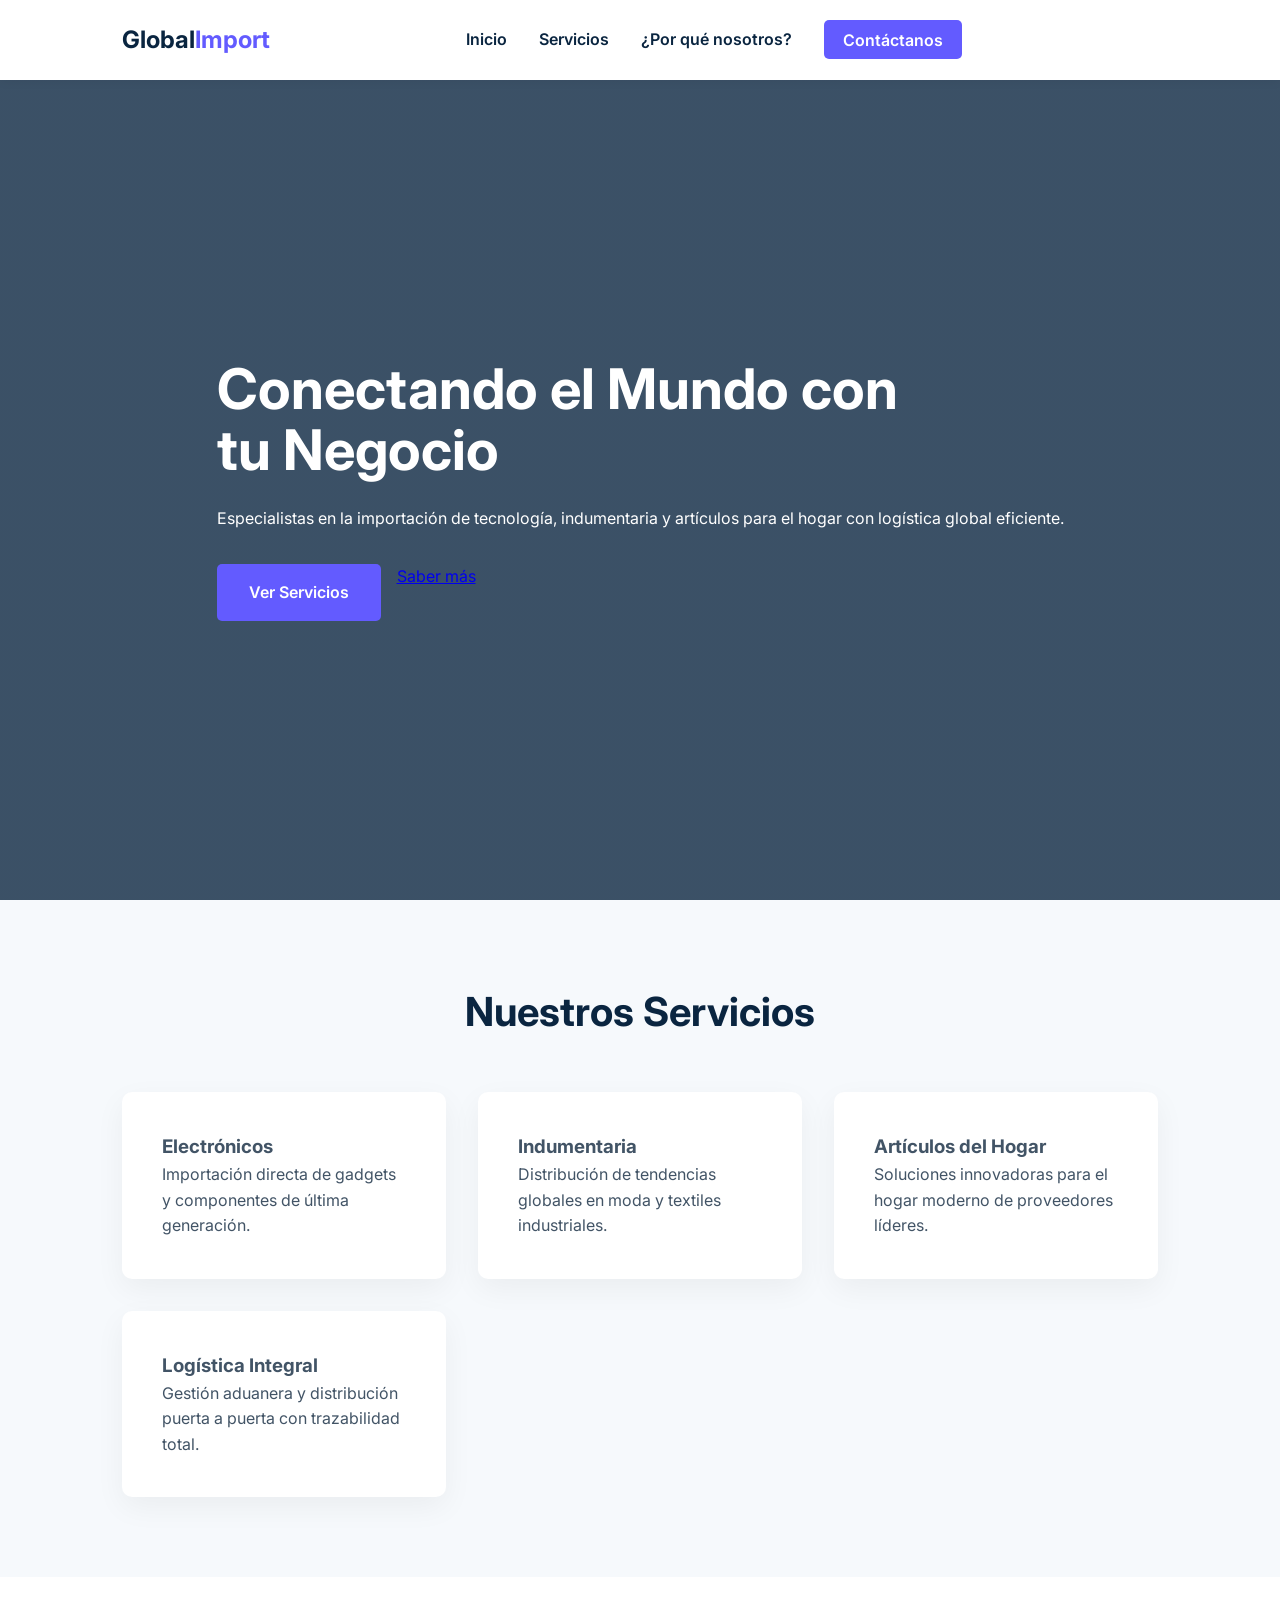
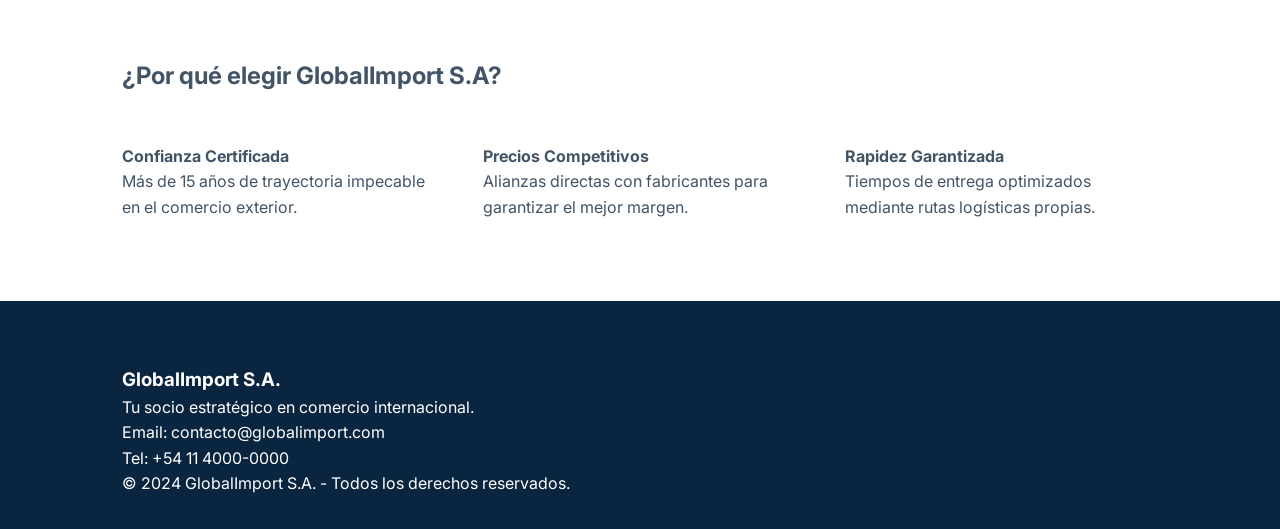
==== index.html @ bbf9a1ab "Estructura Inicial" ====
<!DOCTYPE html>
<html lang="es">
<head>
    <meta charset="UTF-8">
    <meta name="viewport" content="width=device-width, initial-scale=1.0">
    <title>GlobalImport S.A. | Importación y Distribución Mayorista</title>
    <link rel="stylesheet" href="styles.css">
    <link rel="preconnect" href="https://fonts.googleapis.com">
    <link href="https://fonts.googleapis.com/css2?family=Inter:wght@300;400;600;700&display=swap" rel="stylesheet">
</head>
<body>
    <nav class="navbar">
        <div class="container">
            <a href="#" class="logo">Global<span>Import</span></a>
            <ul class="nav-links">
                <li><a href="#inicio">Inicio</a></li>
                <li><a href="#servicios">Servicios</a></li>
                <li><a href="#nosotros">¿Por qué nosotros?</a></li>
                <li><a href="#contacto" class="btn-contact">Contáctanos</a></li>
            </ul>
            <div class="burger">
                <div class="line1"></div>
                <div class="line2"></div>
                <div class="line3"></div>
            </div>
        </div>
    </nav>

    <section id="inicio" class="hero">
        <div class="container">
            <div class="hero-content">
                <h1>Conectando el Mundo con tu Negocio</h1>
                <p>Especialistas en la importación de tecnología, indumentaria y artículos para el hogar con logística global eficiente.</p>
                <div class="hero-btns">
                    <a href="#servicios" class="btn-primary">Ver Servicios</a>
                    <a href="#contacto" class="btn-secondary">Saber más</a>
                </div>
            </div>
        </div>
    </section>

    <section id="servicios" class="services">
        <div class="container">
            <h2 class="section-title">Nuestros Servicios</h2>
            <div class="services-grid">
                <div class="service-card">
                    <h3>Electrónicos</h3>
                    <p>Importación directa de gadgets y componentes de última generación.</p>
                </div>
                <div class="service-card">
                    <h3>Indumentaria</h3>
                    <p>Distribución de tendencias globales en moda y textiles industriales.</p>
                </div>
                <div class="service-card">
                    <h3>Artículos del Hogar</h3>
                    <p>Soluciones innovadoras para el hogar moderno de proveedores líderes.</p>
                </div>
                <div class="service-card">
                    <h3>Logística Integral</h3>
                    <p>Gestión aduanera y distribución puerta a puerta con trazabilidad total.</p>
                </div>
            </div>
        </div>
    </section>

    <section id="nosotros" class="why-us">
        <div class="container">
            <div class="why-content">
                <h2>¿Por qué elegir GlobalImport S.A?</h2>
                <div class="why-grid">
                    <div class="why-item">
                        <h4>Confianza Certificada</h4>
                        <p>Más de 15 años de trayectoria impecable en el comercio exterior.</p>
                    </div>
                    <div class="why-item">
                        <h4>Precios Competitivos</h4>
                        <p>Alianzas directas con fabricantes para garantizar el mejor margen.</p>
                    </div>
                    <div class="why-item">
                        <h4>Rapidez Garantizada</h4>
                        <p>Tiempos de entrega optimizados mediante rutas logísticas propias.</p>
                    </div>
                </div>
            </div>
        </div>
    </section>

    <footer id="contacto">
        <div class="container">
            <div class="footer-content">
                <div class="footer-info">
                    <h3>GlobalImport S.A.</h3>
                    <p>Tu socio estratégico en comercio internacional.</p>
                </div>
                <div class="footer-links">
                    <p>Email: contacto@globalimport.com</p>
                    <p>Tel: +54 11 4000-0000</p>
                </div>
            </div>
            <div class="footer-bottom">
                <p>&copy; 2024 GlobalImport S.A. - Todos los derechos reservados.</p>
            </div>
        </div>
    </footer>
    <script src="script.js"></script>
</body>
</html>
---- styles.css ----
:root {
    --primary-color: #0a2540;
    --secondary-color: #635bff;
    --text-color: #425466;
    --bg-light: #f6f9fc;
    --white: #ffffff;
}

* {
    margin: 0;
    padding: 0;
    box-sizing: border-box;
}

body {
    font-family: 'Inter', sans-serif;
    color: var(--text-color);
    line-height: 1.6;
    overflow-x: hidden;
}

.container {
    max-width: 1100px;
    margin: 0 auto;
    padding: 0 2rem;
}

/* Navbar */
.navbar {
    background: var(--white);
    height: 80px;
    display: flex;
    align-items: center;
    position: fixed;
    width: 100%;
    top: 0;
    z-index: 1000;
    box-shadow: 0 2px 10px rgba(0,0,0,0.05);
}

.navbar .container {
    display: flex;
    justify-content: space-between;
    align-items: center;
    width: 100%;
}

.logo {
    font-size: 1.5rem;
    font-weight: 700;
    color: var(--primary-color);
    text-decoration: none;
}

.logo span { color: var(--secondary-color); }

.nav-links {
    display: flex;
    list-style: none;
    gap: 2rem;
}

.nav-links a {
    text-decoration: none;
    color: var(--primary-color);
    font-weight: 600;
    transition: color 0.3s;
}

.btn-contact {
    background: var(--secondary-color);
    color: var(--white) !important;
    padding: 0.6rem 1.2rem;
    border-radius: 5px;
}

/* Hero */
.hero {
    height: 100vh;
    background: linear-gradient(rgba(10, 37, 64, 0.8), rgba(10, 37, 64, 0.8)), url('https://images.unsplash.com/photo-1586528116311-ad8dd3c8310d?ixlib=rb-1.2.1&auto=format&fit=crop&w=1350&q=80');
    background-size: cover;
    background-position: center;
    display: flex;
    align-items: center;
    color: var(--white);
    padding-top: 80px;
}

.hero-content h1 {
    font-size: 3.5rem;
    max-width: 700px;
    line-height: 1.1;
    margin-bottom: 1.5rem;
}

.hero-btns {
    display: flex;
    gap: 1rem;
    margin-top: 2rem;
}

.btn-primary {
    background: var(--secondary-color);
    color: var(--white);
    padding: 1rem 2rem;
    text-decoration: none;
    border-radius: 5px;
    font-weight: 600;
}

/* Servicios */
.services {
    padding: 5rem 0;
    background: var(--bg-light);
}

.section-title {
    text-align: center;
    margin-bottom: 3rem;
    color: var(--primary-color);
    font-size: 2.5rem;
}

.services-grid {
    display: grid;
    grid-template-columns: repeat(auto-fit, minmax(250px, 1fr));
    gap: 2rem;
}

.service-card {
    background: var(--white);
    padding: 2.5rem;
    border-radius: 10px;
    box-shadow: 0 10px 30px rgba(0,0,0,0.05);
    transition: transform 0.3s;
}

.service-card:hover { transform: translateY(-10px); }

/* Why Choose Us */
.why-us { padding: 5rem 0; }
.why-grid {
    display: grid;
    grid-template-columns: repeat(auto-fit, minmax(300px, 1fr));
    gap: 3rem;
    margin-top: 3rem;
}

/* Footer */
footer {
    background: var(--primary-color);
    color: var(--white);
    padding: 4rem 0 2rem;
}

@media (max-width: 768px) {
    .nav-links { display: none; }
    .hero-content h1 { font-size: 2.5rem; }
    .burger { cursor: pointer; }
    .burger div { width: 25px; height: 3px; background: var(--primary-color); margin: 5px; }
}
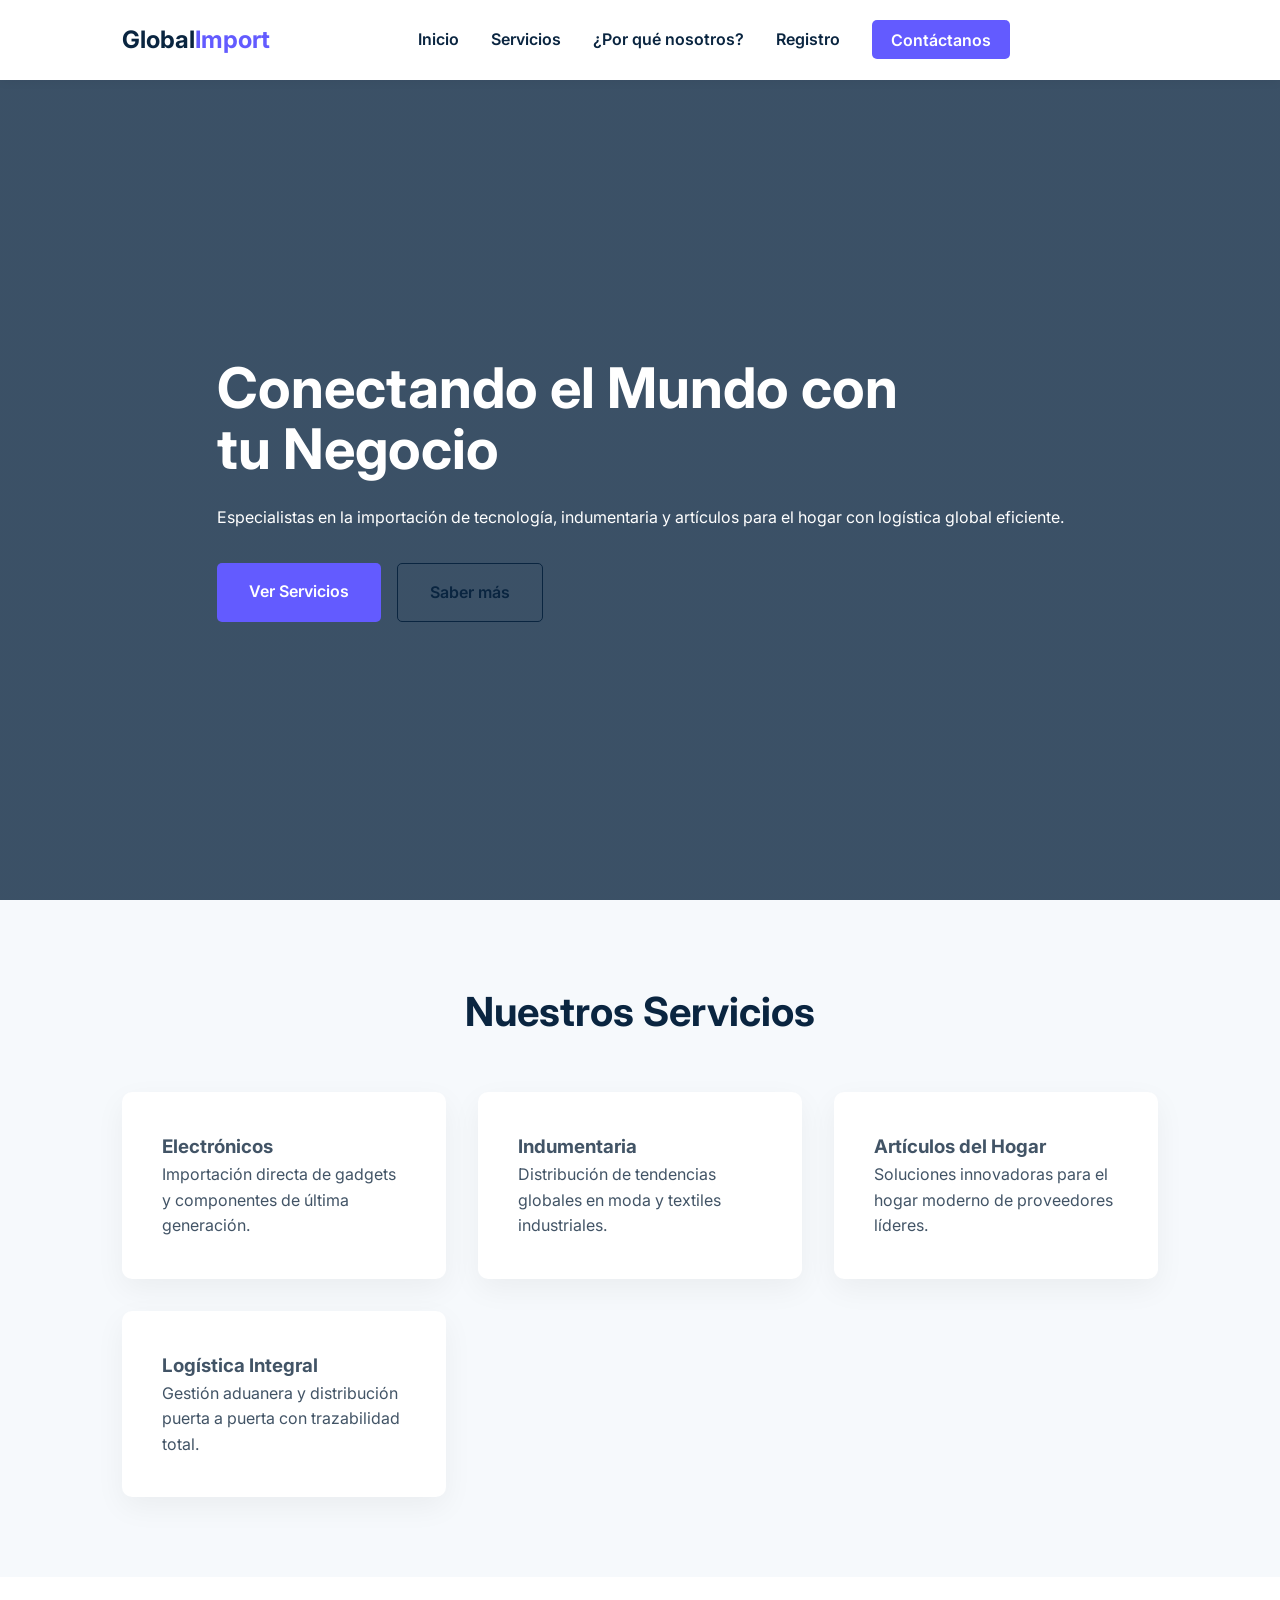
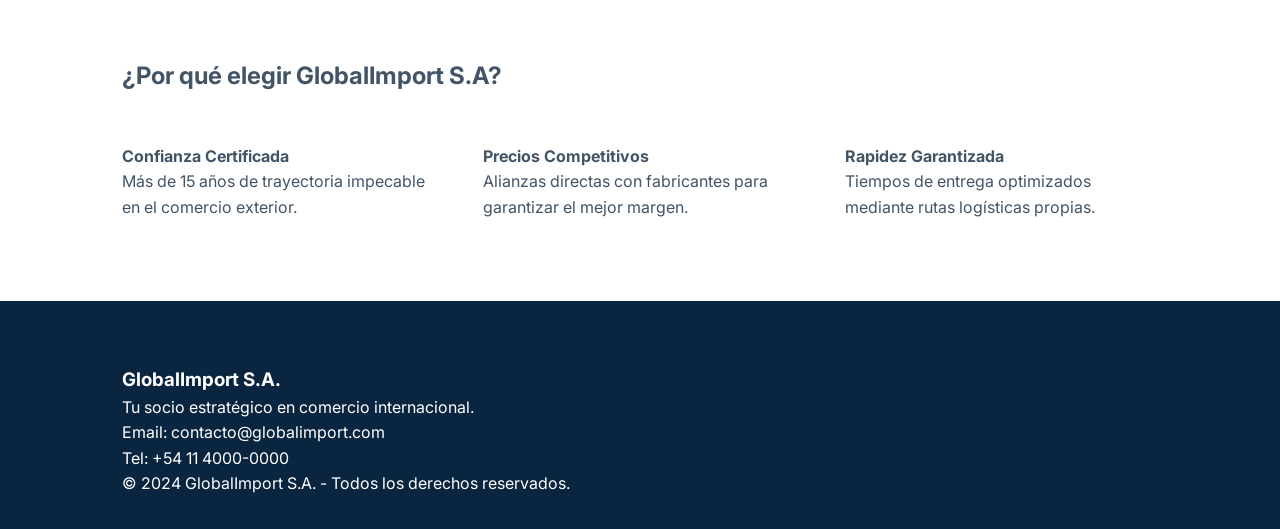
==== commit 1df27f2f: "Formulario de Regristro de Usuarios" ====
--- a/index.html
+++ b/index.html
@@ -16,6 +16,7 @@
                 <li><a href="#inicio">Inicio</a></li>
                 <li><a href="#servicios">Servicios</a></li>
                 <li><a href="#nosotros">¿Por qué nosotros?</a></li>
+                <li><a href="registro.html">Registro</a></li>
                 <li><a href="#contacto" class="btn-contact">Contáctanos</a></li>
             </ul>
             <div class="burger">
@@ -105,4 +106,3 @@
     <script src="script.js"></script>
 </body>
 </html>
-
--- a/styles.css
+++ b/styles.css
@@ -108,6 +108,18 @@
     font-weight: 600;
 }
 
+.btn-secondary {
+    background: transparent;
+    color: var(--primary-color);
+    padding: 1rem 2rem;
+    text-decoration: none;
+    border: 1px solid var(--primary-color);
+    border-radius: 5px;
+    font-weight: 600;
+    cursor: pointer;
+    transition: all 0.3s;
+}
+
 /* Servicios */
 .services {
     padding: 5rem 0;
@@ -153,9 +165,144 @@
     padding: 4rem 0 2rem;
 }
 
+/* Burger Menu and Mobile Nav */
 @media (max-width: 768px) {
     .nav-links { display: none; }
+    .nav-links {
+        position: absolute;
+        right: 0px;
+        height: 92vh;
+        top: 80px;
+        background-color: var(--white);
+        display: flex;
+        flex-direction: column;
+        align-items: center;
+        width: 100%;
+        transform: translateX(100%);
+        transition: transform 0.5s ease-in;
+        padding-top: 2rem;
+        box-shadow: 0 10px 10px rgba(0,0,0,0.1);
+    }
+
+    .nav-active { transform: translateX(0%); }
+
     .hero-content h1 { font-size: 2.5rem; }
     .burger { cursor: pointer; }
     .burger div { width: 25px; height: 3px; background: var(--primary-color); margin: 5px; }
+    .toggle .line1 { transform: rotate(-45deg) translate(-5px, 6px); }
+    .toggle .line2 { opacity: 0; }
+    .toggle .line3 { transform: rotate(45deg) translate(-5px, -6px); }
+}
+
+/* Estilos para el Formulario de Registro */
+.register-main {
+    padding: 120px 0 60px;
+    display: flex;
+    justify-content: center;
+}
+
+.form-wrapper {
+    background: var(--white);
+    padding: 3rem;
+    border-radius: 15px;
+    box-shadow: 0 15px 35px rgba(0,0,0,0.1);
+    width: 100%;
+    max-width: 800px;
+}
+
+.form-header {
+    text-align: center;
+    margin-bottom: 3rem;
+}
+
+.form-header h1 {
+    color: var(--primary-color);
+    margin-bottom: 0.5rem;
+}
+
+.required { color: #ff4d4d; font-weight: bold; }
+
+.form-section {
+    border: none;
+    margin-bottom: 2.5rem;
+    padding: 0;
+}
+
+.form-section legend {
+    font-size: 1.25rem;
+    font-weight: 700;
+    color: var(--secondary-color);
+    margin-bottom: 1.5rem;
+    padding-bottom: 0.5rem;
+    border-bottom: 2px solid var(--bg-light);
+    width: 100%;
+}
+
+.form-grid {
+    display: grid;
+    grid-template-columns: 1fr 1fr;
+    gap: 1.5rem;
+}
+
+.form-group {
+    display: flex;
+    flex-direction: column;
+    gap: 0.5rem;
+}
+
+.form-group.full-width { grid-column: span 2; }
+
+.form-group label {
+    font-weight: 600;
+    font-size: 0.9rem;
+}
+
+.form-group input {
+    padding: 0.8rem;
+    border: 1px solid #e1e8ee;
+    border-radius: 8px;
+    font-size: 1rem;
+    transition: border-color 0.3s;
+}
+
+.form-group input:focus {
+    outline: none;
+    border-color: var(--secondary-color);
+}
+
+.btn-primary, .btn-secondary {
+    font-family: 'Inter', sans-serif;
+    font-size: 1rem;
+    cursor: pointer;
+}
+
+.btn-primary:hover, .btn-secondary:hover {
+    opacity: 0.85;
+}
+
+.checkbox-group {
+    display: flex;
+    gap: 2rem;
+    margin: 1rem 0;
+}
+
+.terms-group {
+    margin-top: 1.5rem;
+    display: flex;
+    align-items: center;
+    gap: 0.5rem;
+}
+
+.form-actions {
+    display: flex;
+    justify-content: flex-end;
+    gap: 1rem;
+    padding-top: 2rem;
+    border-top: 1px solid var(--bg-light);
+}
+
+@media (max-width: 600px) {
+    .form-grid { grid-template-columns: 1fr; }
+    .form-group.full-width { grid-column: span 1; }
+    .checkbox-group { flex-direction: column; gap: 0.5rem; }
 }
